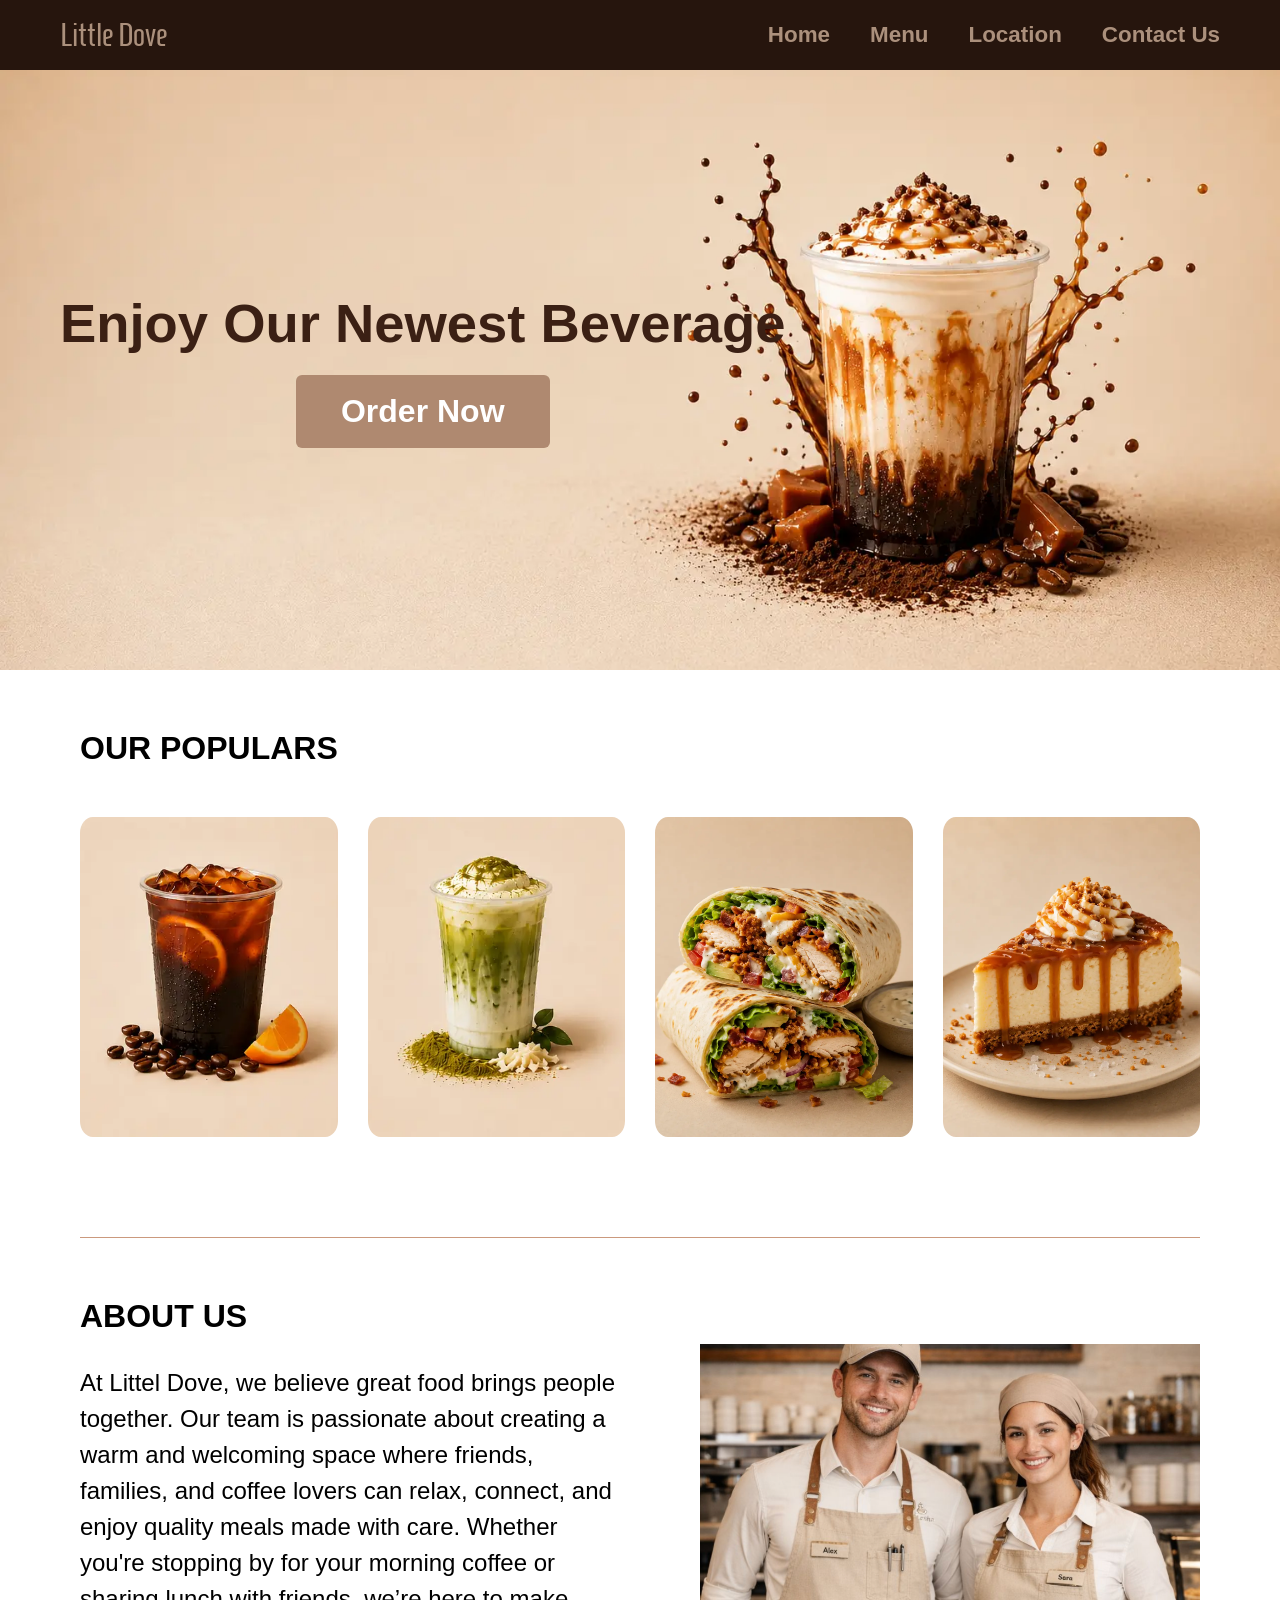
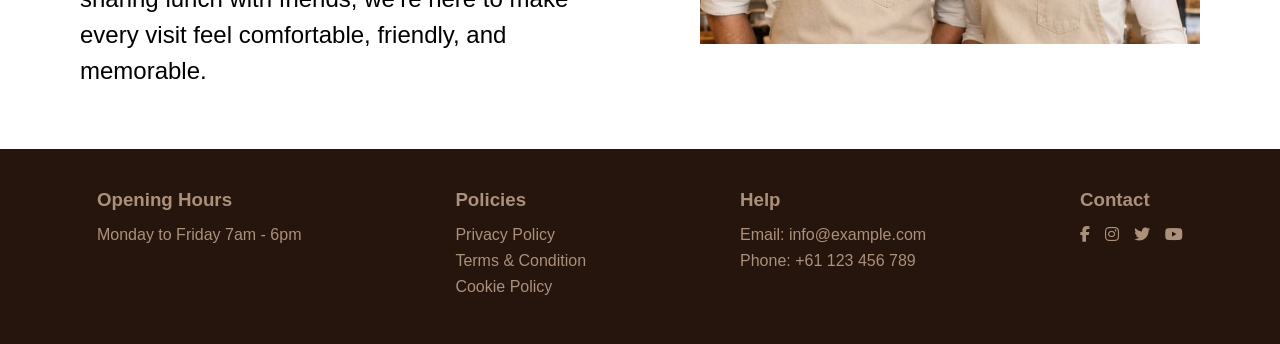
==== index.html @ 3be6bfc2 "Add files via upload" ====
<!DOCTYPE html>
<html lang="en">
<head>
  <meta charset="UTF-8">
  <meta name="description" content="A modern cafe website featuring coffee, desserts, menu items, and location information.">
  <meta name="viewport" content="width=device-width, initial-scale=1.0">
    
  <link rel="stylesheet" href="https://cdnjs.cloudflare.com/ajax/libs/font-awesome/6.5.0/css/all.min.css">
  <link rel="stylesheet" href="style.css">

  <title>Cafe Shop</title>
</head>
<body>

  <!-- Navbar -->
  <nav class="navbar">
    <div class="logo">
        <a href="index.html">Little Dove</a>
    </div>

    <div>
      <ul class="nav-links">
        <li><a href="index.html">Home</a></li>
        <li><a href="menu.html">Menu</a></li>
        <li><a href="location.html">Location</a></li> 
        <li><a href="location.html#contact">Contact Us</a></li>
      </ul>
    </div>
 </nav>

  <!-- Hero/call to action -->
  <section class="hero">
    <img src="./img/saltedcaramelfrappe2.webp" alt="New coffee" class="hero-image">
    <div class="hero-overlay">
      <div class="hero-content">
        <h1>Enjoy Our Newest Beverage</h1>
        <p>
          <a href="menu.html" class="hero-button">Order Now</a>
        </p>
      </div>
    </div>
  </section>

  <!-- Main Content -->
  <main class="main-content">

    <!-- Popular Items -->
    <section class="popular">
      <h2>OUR POPULARS</h2>

      <div class="items-grid">
        <div class="item-card"><img src="./img/citrus.webp" alt="Citrus Cold Brew"></div>
        <div class="item-card"><img src="./img/Matcha.webp" alt="Matcha Cream Latte"></div>
        <div class="item-card"><img src="./img/crispychickenwrap.webp" alt="Crsipy Chicken Ranch Wrap"></div>
        <div class="item-card"><img src="./img/saltedcaramelcheesecake.webp" alt="Salted Caramel Cheesecake"></div>
      </div>
    </section>

    <!-- About -->
    <section class="about">
      <div class="about-text">
        <h2>ABOUT US</h2>

        <p> 
          At Littel Dove, we believe great food brings people together. Our team is passionate about creating a warm and welcoming space where friends, families, and coffee lovers can relax, connect, and enjoy quality meals made with care. Whether you're stopping by for your morning coffee or sharing lunch with friends, we’re here to make every visit feel comfortable, friendly, and memorable.
        </p>
      </div>

      <div class="about-image">
        <img src="./img/team.webp" alt="Two baristas representing the team">
      </div>
    </section>

  </main>

  <!-- Footer -->
  <footer class="footer">

    <div class="footer-column">
        <h3>Opening Hours</h3>
        <a href="#">Monday to Friday     7am - 6pm</a>
    </div>
    
    <div class="footer-column">
        <h3>Policies</h3>
        <a href="#">Privacy Policy</a>
        <a href="#">Terms & Condition</a>
        <a href="#">Cookie Policy</a>
    </div>

    <div class="footer-column">
        <h3>Help</h3>
        <a href="#">Email: info@example.com</a>
        <a href="#">Phone: +61 123 456 789</a>
    </div>
    
    <div class="footer-column contact">
        <h3>Contact</h3>
        <div class="icons">
              <a href="#"><i class="fab fa-facebook-f"></i></a>
              <a href="https://www.instagram.com/?flo=true" target="_blank"><i class="fab fa-instagram"></i></a>
              <a href="#"><i class="fab fa-twitter"></i></a>
              <a href="#"><i class="fab fa-youtube"></i></a>
        </div>
     </div>
</footer>

</body>
</html>
---- style.css ----
@import url("https://fonts.googleapis.com/css2?family=Homenaje&display=swap");

/* BASE STYLES */

* {
  margin: 0;
  padding: 0;
  box-sizing: border-box;
}

body {
  font-family: Arial, Helvetica, sans-serif;
  background: #ffffff;
  color: #000;
}

html {
    scroll-behavior: smooth;
}


.about,
.beverages,
.menu-section {
  border-top: 1px solid #cb997d;
  padding-top: 60px;
}

/* NAVIGATION */

.navbar {
  height: 70px;
  background: #26150d;
  display: flex;
  justify-content: space-between;
  align-items: center;
  padding: 0 60px;
}

.logo a {
  text-decoration: none;
  color: #ab907c;
  font-family: "Homenaje", sans-serif;
  font-size: 2rem;
  font-weight: 400;
}

.nav-links {
  display: flex;
  list-style: none;
  gap: 40px;
}

.nav-links a {
  text-decoration: none;
  color: #ab907c;
  font-size: 1.4rem;
  font-weight: bold;
}

/* Hero */
.hero {
  position: relative;
  overflow: hidden;
}
.hero-image {
  width: 100%;
  height: 100%;
  object-fit: cover;
  position: absolute;
  top: 0;
  left: 0;
}

.hero-button {
  display: inline-block;
  padding: 18px 45px;
  background: #af8970;
  color: #fff;
  text-decoration: none;
  font-size: 2rem;
  font-weight: bold;
  border-radius: 6px;
}
.hero-button:hover {
  background: #b9937a;
}

.hero:has(.hero-overlay) {
  height: 600px;
  background: #d9d9d9;
}
.hero-overlay {
  width: 100%;
  height: 100%;
  display: flex;
  align-items: center;
}
.hero-content {
  margin-left: 60px;
  margin-right: auto;
  z-index: 2;
  text-align: left;
}
.hero-content h1 {
  color: #3b2014;
  font-size: 3.4rem;
  font-weight: 900;
  margin-bottom: 20px;
}
.hero-content p {
  font-weight: bold;
  text-align: center;
}

/* Main */
.main-content {
  padding: 60px 80px;
}

.popular h2 {
  font-size: 2rem;
  margin-bottom: 50px;
}

/* Popular Items */
.items-grid {
  display: flex;
  justify-content: space-between;
  gap: 30px;
  margin-bottom: 100px;
}
.item-card {
  width: 350px;
  height: 320px;
  overflow: hidden;
  border-radius: 5%;
}
.items-grid :hover {
    transform: translateY(-5px);
    transition: 0.3s;
}
.item-card img {
  width: 100%;
  height: 100%;
  object-fit: cover;
}

/* About Us */
.about {
  display: flex;
  justify-content: space-between;
  align-items: center;
  gap: 80px;
}
.about-text {
  flex: 1;
}
.about-text h2 {
  font-size: 2rem;
  margin-bottom: 30px;
}
.about-text p {
  font-size: 1.5rem;
  line-height: 1.5;
  max-width: 700px;
}
.about-image {
  width: 500px;
  height: 300px;
  background: #d3d3d3;
  position: relative;
  overflow: hidden;
}
.about-image img {
  width: 100%;
  height: 100%;
  object-fit: cover;
}

/* MENU PAGE */
.hero:has(.hero-text) {
  width: 90%;
  height: 260px;
  margin: 60px auto;
}

.hero-text {
  position: absolute;
  top: 50%;
  left: 12%;
  transform: translateY(-50%);
  color: #ffffff;
  font-size: 4rem;
  font-weight: bold;
}

/* Beverages */
.beverages {
  text-align: center;
  padding: 40px 20px;
}
.beverages h2 {
  font-size: 2.5rem;
  margin-bottom: 60px;
}

/* Our Signature Beverage */
.drink-grid {
  display: grid;
  grid-template-columns: repeat(3, 1fr);
  gap: 60px;
  width: 80%;
  margin: auto;
}
.drink-grid :hover {
    transform: translateY(-5px);
    transition: 0.3s;
}
.drink-item {
  text-align: center;
}
.drink-item h3 {
  margin-top: 15px;
  font-size: 1.2rem;
}
.drink-item span {
    font-size: 1rem;
    font-weight: bold;
}
.drink-card {
  height: 320px;
  display: flex;
  justify-content: center;
  align-items: center;
  overflow: hidden;
  border-radius: 5%;
}
.drink-card img {
  width: 100%;
  height: 100%;
  object-fit: cover;
}
.drink-card h3 {
  font-size: 1.2rem;
  text-align: center;
}

.download-menu {
  display: inline-block;
  margin-bottom: 40px;
  padding: 12px 24px;
  background: #26150d;
  color: #fff;
  text-decoration: none;
  border-radius: 6px;
  font-weight: bold;
}

.download-menu:hover {
  background: #4a2a1a;
}

/* Menu Section */
.menu-section {
  display: flex;
  justify-content: center;
  gap: 150px;
  padding: 100px 80px;
}
.menu-column h2 {
  text-align: center;
  font-size: 3rem;
  margin-bottom: 40px;
}
.menu-item {
  margin-bottom: 30px;
}
.menu-item-heading {
  display: flex;
  justify-content: space-between;
  gap: 20px;
}
.menu-item-heading span {
  font-size: 2rem;
  font-weight: bold;
}
.menu-item h3 {
  font-size: 2rem;
  font-weight: bold;
}
.menu-item p {
  font-size: 1.4rem;
}

/* LOCATION */
.location-page {
  padding: 80px 0;
}

.location-section,
.contact-section,
.faq-section {
  width: 70%;
  max-width: 900px;
  margin: 0 auto;
}
.location-section h1 {
  font-size: 2rem;
  margin-bottom: 30px;
}

/* Location Grid */
.map-box {
  width: 100%;
  height: 550px;
  background: #d9d9d9;
  margin-bottom: 60px;
}

/* Contact Form */
.chat-section {
  min-height: 650px;
  background: #593829;
  display: flex;
  justify-content: center;
  align-items: center;
  padding: 80px 24px;
}

.chat-card {
  width: 70%;
  max-width: 1100px;
  min-height: 560px;
  background: linear-gradient(to bottom, #fff 45%, #D3A88B 100%);
  border-radius: 28px 28px 0 0;
  padding: 50px 60px;
}

.chat-top {
  display: flex;
  justify-content: space-between;
  align-items: center;
  margin-bottom: 70px;
}

.chat-logo {
  width: 150px;
  height: 50px;
  border-radius: 30px;
  background: linear-gradient(to bottom, #D3A88B, #f3f3f3);
}

.chat-content {
  display: grid;
  grid-template-columns: 1fr 1.4fr;
  gap: 80px;
}

.chat-text h2 {
  font-size: 4rem;
  margin-bottom: 25px;
}

.chat-text p {
  color: #000;
  background: none;
  width: auto;
  height: auto;
  margin-bottom: 16px;
  font-size: 1.1rem;
}

.chat-text p:last-child {
  width: 60%;
}

.chat-form {
  display: flex;
  flex-direction: column;
}

.chat-form label {
  color: #000;
  background: none;
  width: auto;
  height: auto;
  border-radius: 0;
  margin-bottom: 8px;
  font-weight: bold;
}
.chat-form input,
.chat-form textarea {
  width: 100%;
  border: 1px solid #D3A88B;
  background: #fff;
  padding: 12px;
  font-size: 1rem;
  margin-bottom: 28px;
  font-family: Arial, Helvetica, sans-serif;
}

.chat-form input {
  height: 52px;
}

.chat-form textarea {
  height: 95px;
  resize: none;
}

.chat-form button {
  width: fit-content;
  padding: 14px 22px;
  border: none;
  border-radius: 8px;
  background: #000;
  color: #fff;
  font-size: 1.1rem;
  letter-spacing: 1px;
  cursor: pointer;
}

.chat-form button:hover {
  background: #333;
}

/* FOOTER */

.footer {
  background: #26150d;
  color: #ab907c;
  display: flex;
  justify-content: space-around;
  padding: 40px 20px;
}

.footer-column h3 {
  margin-bottom: 15px;
}

.footer-column a {
  display: flex;
  flex-direction: column;
  text-decoration: none;
  color: #ab907c;
  margin-bottom: 8px;
}

.footer-column a:hover {
  text-decoration: underline;
}

.icons {
    display: flex;
    justify-content: center;
    gap: 15px;
    align-items: center;
}

/* RESPONSIVE */
@media (max-width: 900px) {
  .navbar {
    flex-direction: column;
    height: auto;
    padding: 20px;
    gap: 20px;
  }

  .nav-links {
    flex-wrap: wrap;
    justify-content: center;
  }

  .hero-content h1 {
    font-size: 3rem;
  }

  .items-grid {
    flex-wrap: wrap;
    justify-content: center;
  }

  .about {
    flex-direction: column;
  }

  .about-image {
    width: 100%;
    max-width: 500px;
  }

  .drink-grid {
    grid-template-columns: repeat(2, 1fr);
    gap: 30px;
  }

  .menu-section {
    flex-direction: column;
    gap: 60px;
    padding: 60px 40px;
  }

  .footer {
    flex-direction: column;
    align-items: center;
    text-align: center;
  }
}

@media (max-width: 600px) {
  .main-content {
    padding: 40px 24px;
  }

  .hero-content {
    margin-left: 24px;
  }

  .hero-content h1,
  .hero-text {
    font-size: 2.5rem;
  }

  .drink-grid {
    grid-template-columns: 1fr;
  }
}

@media (max-width: 800px) {
  .chat-card {
    width: 95%;
    padding: 40px 28px;
  }

  .chat-content {
    grid-template-columns: 1fr;
    gap: 40px;
  }

  .chat-text h2 {
    font-size: 3rem;
  }

  .chat-dots {
    gap: 12px;
  }

  .chat-dots span {
    width: 34px;
  }
}
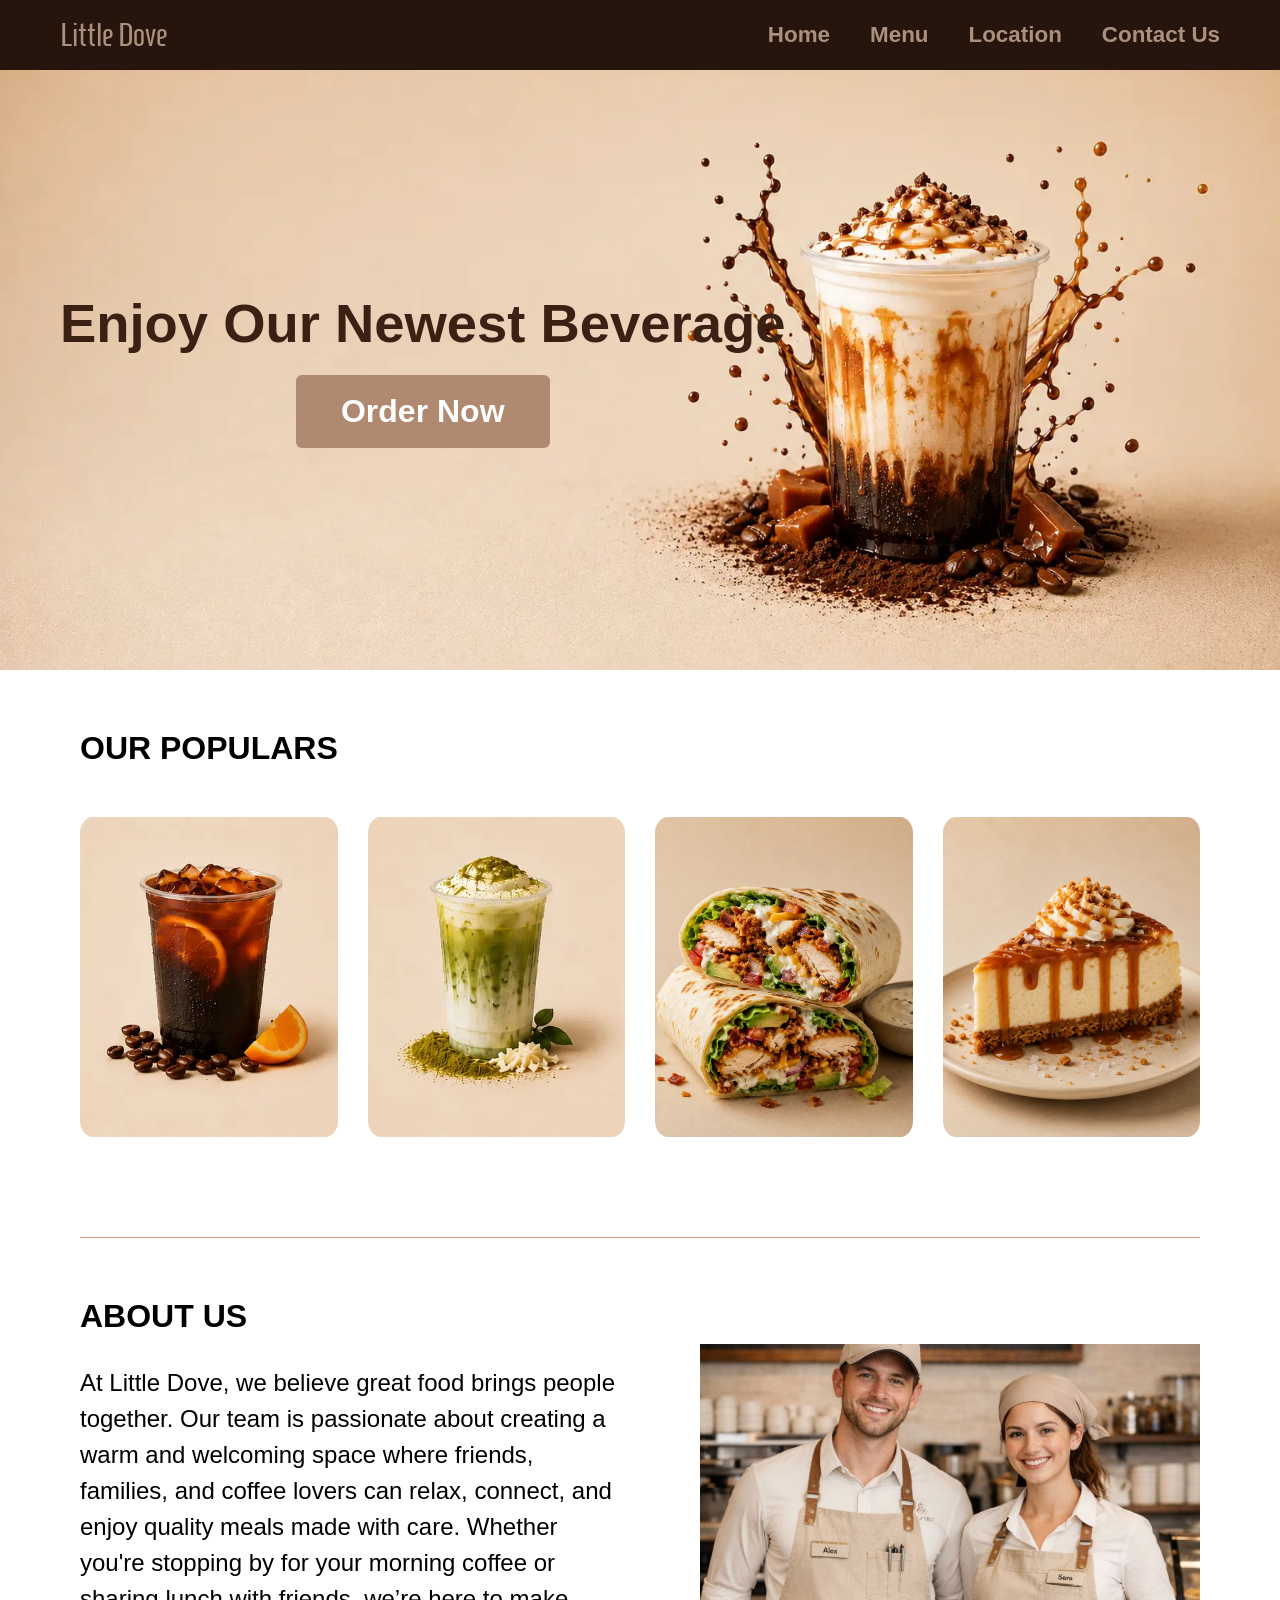
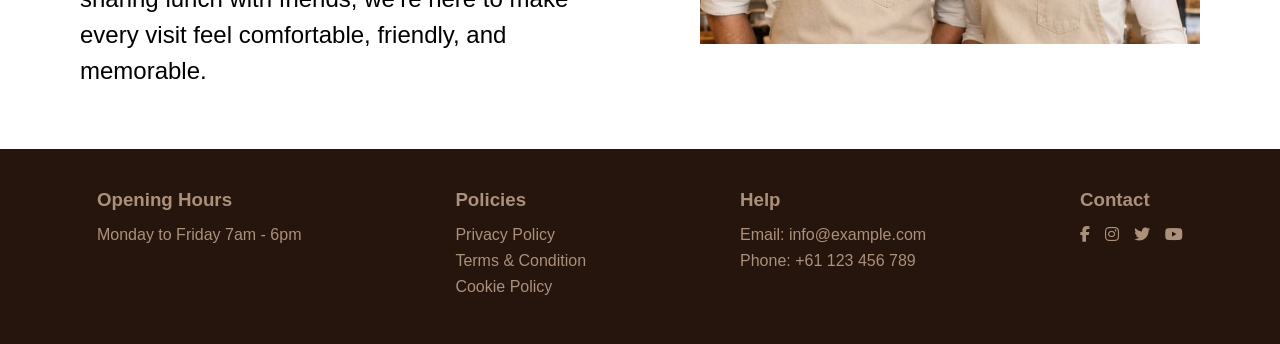
==== commit f978ab75: "Update index.html" ====
--- a/index.html
+++ b/index.html
@@ -1,14 +1,22 @@
 <!DOCTYPE html>
 <html lang="en">
-<head>
-  <meta charset="UTF-8">
-  <meta name="description" content="A modern cafe website featuring coffee, desserts, menu items, and location information.">
+ <meta charset="UTF-8">
+  <meta name="description" content="Littel Dove is a cosy local cafe in Moorabbin serving coffee, parteies, breakfast, desserts and fresh cafe meals.">
   <meta name="viewport" content="width=device-width, initial-scale=1.0">
     
   <link rel="stylesheet" href="https://cdnjs.cloudflare.com/ajax/libs/font-awesome/6.5.0/css/all.min.css">
+  <!-- Google tag (gtag.js) -->
+<script async src="https://www.googletagmanager.com/gtag/js?id=G-ELWLPJJBBT"></script>
+<script>
+  window.dataLayer = window.dataLayer || [];
+  function gtag(){dataLayer.push(arguments);}
+  gtag('js', new Date());
+
+  gtag('config', 'G-ELWLPJJBBT');
+</script>
   <link rel="stylesheet" href="style.css">
 
-  <title>Cafe Shop</title>
+  <title>Little Dove Cafe | Best Cafe in Moorabbin</title>
 </head>
 <body>
 
@@ -62,7 +70,7 @@
         <h2>ABOUT US</h2>
 
         <p> 
-          At Littel Dove, we believe great food brings people together. Our team is passionate about creating a warm and welcoming space where friends, families, and coffee lovers can relax, connect, and enjoy quality meals made with care. Whether you're stopping by for your morning coffee or sharing lunch with friends, we’re here to make every visit feel comfortable, friendly, and memorable.
+          At Little Dove, we believe great food brings people together. Our team is passionate about creating a warm and welcoming space where friends, families, and coffee lovers can relax, connect, and enjoy quality meals made with care. Whether you're stopping by for your morning coffee or sharing lunch with friends, we’re here to make every visit feel comfortable, friendly, and memorable.
         </p>
       </div>
 
@@ -106,4 +114,4 @@
 </footer>
 
 </body>
-</html>+</html>
